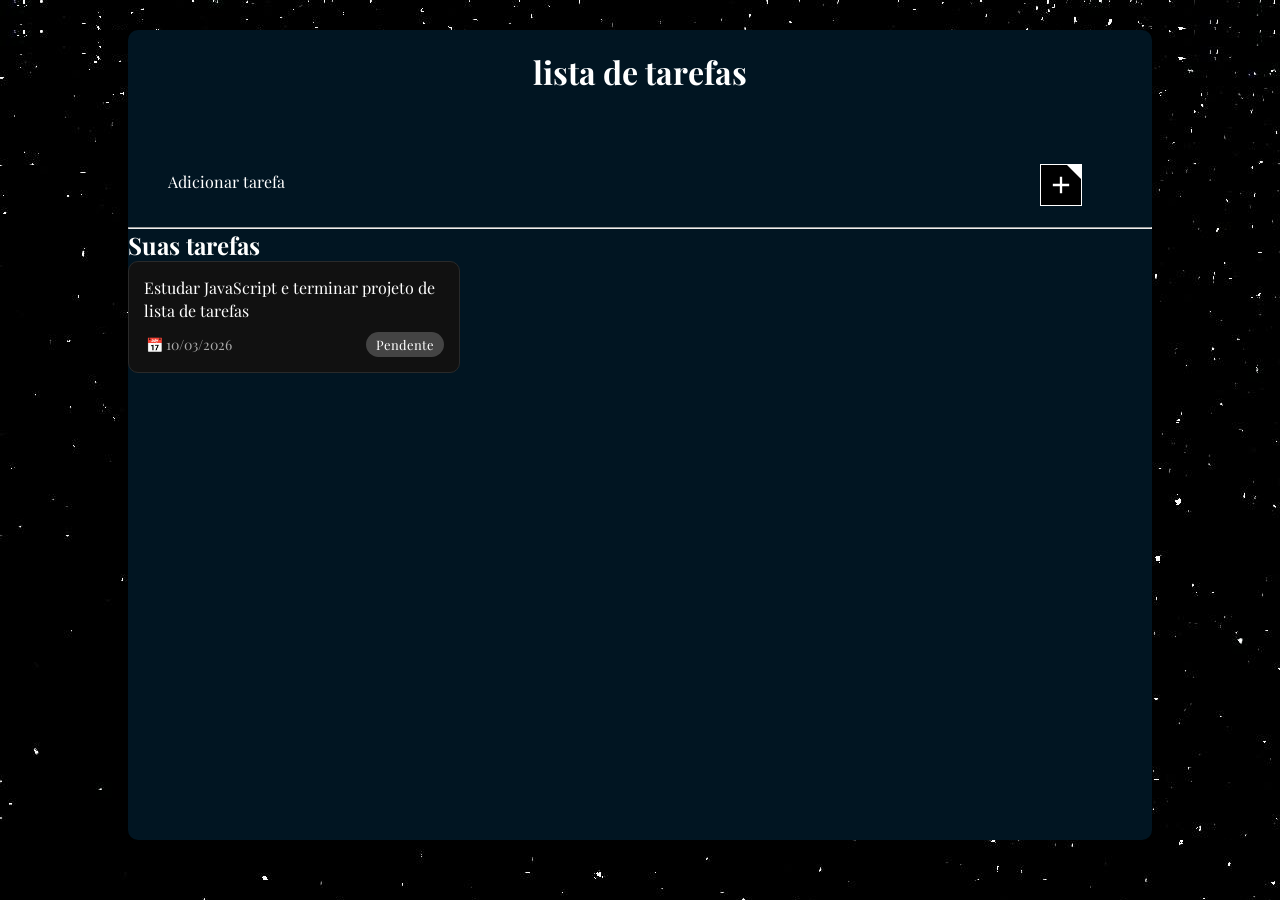
==== Páginas/principal/main.html @ 9a7a0f56 "Adicionando tela de tarefas, primeira logica e estilo base" ====
<!DOCTYPE html>
<html lang="pt-br">

<head>
    <meta charset="UTF-8">
    <meta name="viewport" content="width=device-width, initial-scale=1.0">
    <title>Lista de tarefas</title>

    <link rel="stylesheet" href="../../Estilos/main.css">
</head>

<body>

    <main>
        <h1>lista de tarefas</h1>

        <!--Seção adc tarefa-->
        <section class="addLista">


            <div class="add-task">
                <p>Adicionar tarefa</p>

                <textarea name="" id="taskArea" class="hide"></textarea>
                <div id="dataArea" class="hide">
                    <span id="">DATA: </span>
                    <input type="date" name="" id="date-input">

                    <button id="btn-voltar" onclick="voltaTarefa()">
                        < VOLTAR</button>

                            <button id="btn-Tarefa">ADD LISTA</button>




                </div>


            </div>

            <!-- Botão adiocionar tarefa -->
            <div tabindex="0" id="btn-add" class="plusButton" onclick="mostrarTarefa()">
                <svg class="plusIcon" xmlns="http://www.w3.org/2000/svg" viewBox="0 0 30 30">
                    <g mask="url(#mask0_21_345)">
                        <path d="M13.75 23.75V16.25H6.25V13.75H13.75V6.25H16.25V13.75H23.75V16.25H16.25V23.75H13.75Z">
                        </path>
                    </g>
                </svg>
            </div>

        </section>

        <br>
        <hr>


        <section>
            <h1>Suas tarefas</h1>

            <div class="task-card">

                <div class="task-content">
                    <p class="task-text">
                        Estudar JavaScript e terminar projeto de lista de tarefas
                    </p>
                </div>

                <div class="task-footer">

                    <span class="task-date">
                        📅 10/03/2026
                    </span>

                    <span class="task-status">
                        Pendente
                    </span>

                </div>

            </div>
        </section>

    </main>


    <script src="script.js"></script>
</body>

</html>
---- Estilos/main.css ----
@charset "UTF-8";

@import url('https://fonts.googleapis.com/css2?family=Playfair+Display:ital,wght@0,400..900;1,400..900&display=swap');



:root {
    --color1: #4b0082;
    --color2: #0D0D0D;
    --color3: #F7DF1E;

    --font1: "Playfair Display", serif;

}

* {
    font-family: var(--font1);

    margin: 0px;
    padding: 0px;

}

body,
html {
    background: var(--color2) url(imagens/imagem\ de\ fundo_telasMaiores.jpg);
}

main {
    width: 80vw;
    height: 90vh;
    background-color: #011522;

    margin: auto;
    margin-top: 30px;
    border-radius: 10px;

    color: white;
}


main>h1 {
    
    padding: 20px;
    text-align: center;
    color: white;
}

.addLista {
    margin-top: 5%;
    display: flex;

    justify-content: space-between;

    align-items: flex-start;
    gap: 40%;
}

.add-task{
    margin-left: 40px;
    
}

.add-task > p{
    margin-top: 7px;
    
}

#taskArea{
   
    width: 30vw;
    height: 250px;
}

#dataArea{
    display: block;
    
}

#date-input{
    border: 2px solid black;
    border-radius: 5px;
    color: white;
    background-color: var(--color2);
}

input[type="date"]::-webkit-calendar-picker-indicator{
filter: invert(1);
cursor:pointer;
}

#dataArea.hide, #taskArea.hide{
    
    display: none;
    padding: 5px;
    
}



#addSpan{
    margin-left: 35px;
}

#btn-Tarefa{
    display: inline-block;
    width: 31%;
    height: 23px;
    border: 2px solid black;
    border-radius: 5px;
    cursor: pointer;
    background-color: var(--color2);
    color: #00FF7F;
}

#btn-Tarefa:hover{
    color:#39FF14;
    border: 1px solid #00FF7F;             
}

#btn-add{
    margin-right: 70px;
}

#btn-voltar{
     display: inline-block;
    width: 31%;
    height: 23px;
    border: 2px solid black;
    border-radius: 5px;
    cursor: pointer;
    background-color: var(--color2);
    color: #ff0000;
}

#btn-voltar:hover{
    color:#ff0000;
    border: 1px solid #f72727;             
}


span{
    padding: 2px;
}



/*Card onde ficará as tarefas salvas
esta é a base
editar o estilo para encaixar os elementos*/

.task-card{
    width:300px;
    background:#111;
    border:1px solid #2a2a2a;
    border-radius:10px;
    padding:15px;
    color:white;
    font-family:Arial;
}

.task-content{
    margin-bottom:10px;
}

.task-text{
    font-size:16px;
    line-height:1.4;
}

.task-footer{
    display:flex;
    justify-content:space-between;
    align-items:center;
}

.task-date{
    font-size:14px;
    color:#aaa;
}

.task-status{
    font-size:13px;
    padding:4px 10px;
    border-radius:20px;
    background:#444;
}




/*Botão adicionar*/

/* From Uiverse.io by OnCloud125252 */
/* Note that you only needs to edit the config to customize the button! */

.plusButton {
    /* Config start */
    --plus_sideLength: 2.5rem;
    --plus_topRightTriangleSideLength: 0.9rem;
    /* Config end */
    position: relative;
    display: flex;
    justify-content: center;
    align-items: center;
    border: 1px solid white;
    width: var(--plus_sideLength);
    height: var(--plus_sideLength);
    background-color: #000000;
    overflow: hidden;
}

.plusButton::before {
    position: absolute;
    content: "";
    top: 0;
    right: 0;
    width: 0;
    height: 0;
    border-width: 0 var(--plus_topRightTriangleSideLength) var(--plus_topRightTriangleSideLength) 0;
    border-style: solid;
    border-color: transparent white transparent transparent;
    transition-timing-function: ease-in-out;
    transition-duration: 0.2s;
}

.plusButton:hover {
    cursor: pointer;
}

.plusButton:hover::before {
    --plus_topRightTriangleSideLength: calc(var(--plus_sideLength) * 2);
}

.plusButton:focus-visible::before {
    --plus_topRightTriangleSideLength: calc(var(--plus_sideLength) * 2);
}

.plusButton>.plusIcon {
    fill: white;
    width: calc(var(--plus_sideLength) * 0.7);
    height: calc(var(--plus_sideLength) * 0.7);
    z-index: 1;
    transition-timing-function: ease-in-out;
    transition-duration: 0.2s;
}

.plusButton:hover>.plusIcon {
    fill: black;
    transform: rotate(180deg);
}

.plusButton:focus-visible>.plusIcon {
    fill: black;
    transform: rotate(180deg);
}
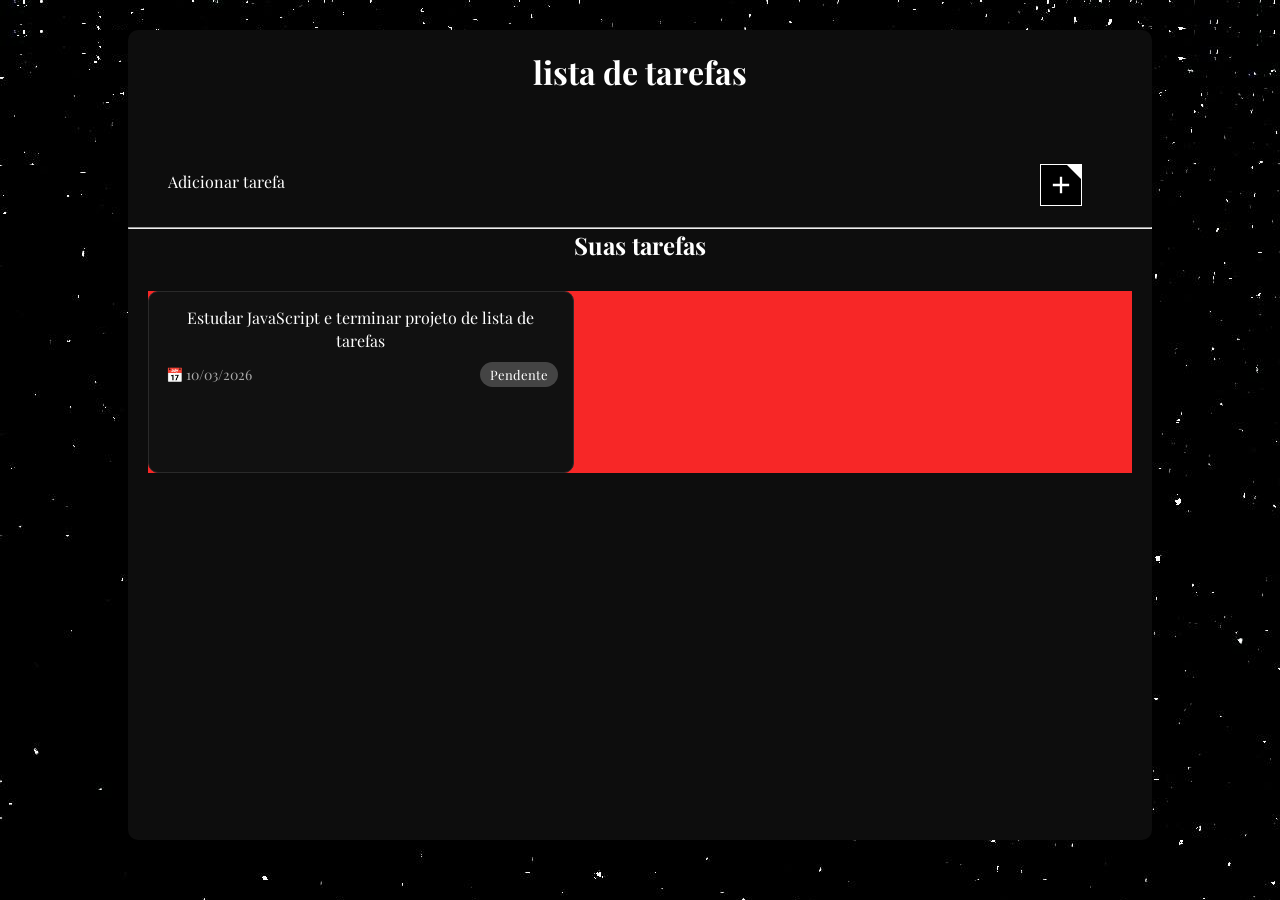
==== commit 2bafefd8: "adicionando espaço para titulo da tarefa e iniciando configurações visuais do espaço suas tarefas" ====
--- a/Páginas/principal/main.html
+++ b/Páginas/principal/main.html
@@ -20,6 +20,11 @@
 
             <div class="add-task">
                 <p>Adicionar tarefa</p>
+
+                <span id="title" class="hide">Titulo:
+                    <input type="text" >
+                </span>
+                
 
                 <textarea name="" id="taskArea" class="hide"></textarea>
                 <div id="dataArea" class="hide">
@@ -55,30 +60,34 @@
         <hr>
 
 
-        <section>
+        <section class="suas-tarefas">
             <h1>Suas tarefas</h1>
 
-            <div class="task-card">
+            <div class="task-cards">
+                <div class="task-card">
 
-                <div class="task-content">
-                    <p class="task-text">
-                        Estudar JavaScript e terminar projeto de lista de tarefas
-                    </p>
-                </div>
+                    <div class="task-content">
+                        <p class="task-text">
+                            Estudar JavaScript e terminar projeto de lista de tarefas
+                        </p>
+                    </div>
 
-                <div class="task-footer">
+                    <div class="task-footer">
 
-                    <span class="task-date">
-                        📅 10/03/2026
-                    </span>
+                        <span class="task-date">
+                            📅 10/03/2026
+                        </span>
 
-                    <span class="task-status">
-                        Pendente
-                    </span>
+                        <span class="task-status">
+                            Pendente
+                        </span>
+
+                    </div>
 
                 </div>
+            </div>
 
-            </div>
+
         </section>
 
     </main>
--- a/Estilos/main.css
+++ b/Estilos/main.css
@@ -29,7 +29,7 @@
 main {
     width: 80vw;
     height: 90vh;
-    background-color: #011522;
+    background-color: var(--color2);
 
     margin: auto;
     margin-top: 30px;
@@ -64,6 +64,11 @@
 .add-task > p{
     margin-top: 7px;
     
+}
+
+#title{
+    display: block;
+    margin-bottom: 20px;
 }
 
 #taskArea{
@@ -89,11 +94,15 @@
 cursor:pointer;
 }
 
-#dataArea.hide, #taskArea.hide{
+#dataArea.hide, #taskArea.hide, #title.hide{
     
     display: none;
     padding: 5px;
     
+}
+
+.hide{
+    display: none;
 }
 
 
@@ -144,13 +153,35 @@
 }
 
 
+.suas-tarefas{
+    
+    text-align: center;
+    justify-content: center;
+   
+}
+
+.suas-tarefas > h1{
+    margin-bottom: 30px;
+    justify-content: center;
+}
+
+.task-cards{
+    display: flex;
+    margin-right: 20px;
+    margin-left: 20px;
+    background-color: #f72727;
+    gap: 15px;
+}
+
 
 /*Card onde ficará as tarefas salvas
 esta é a base
 editar o estilo para encaixar os elementos*/
 
 .task-card{
-    width:300px;
+    width:40%;
+    height: 150px;
+    
     background:#111;
     border:1px solid #2a2a2a;
     border-radius:10px;
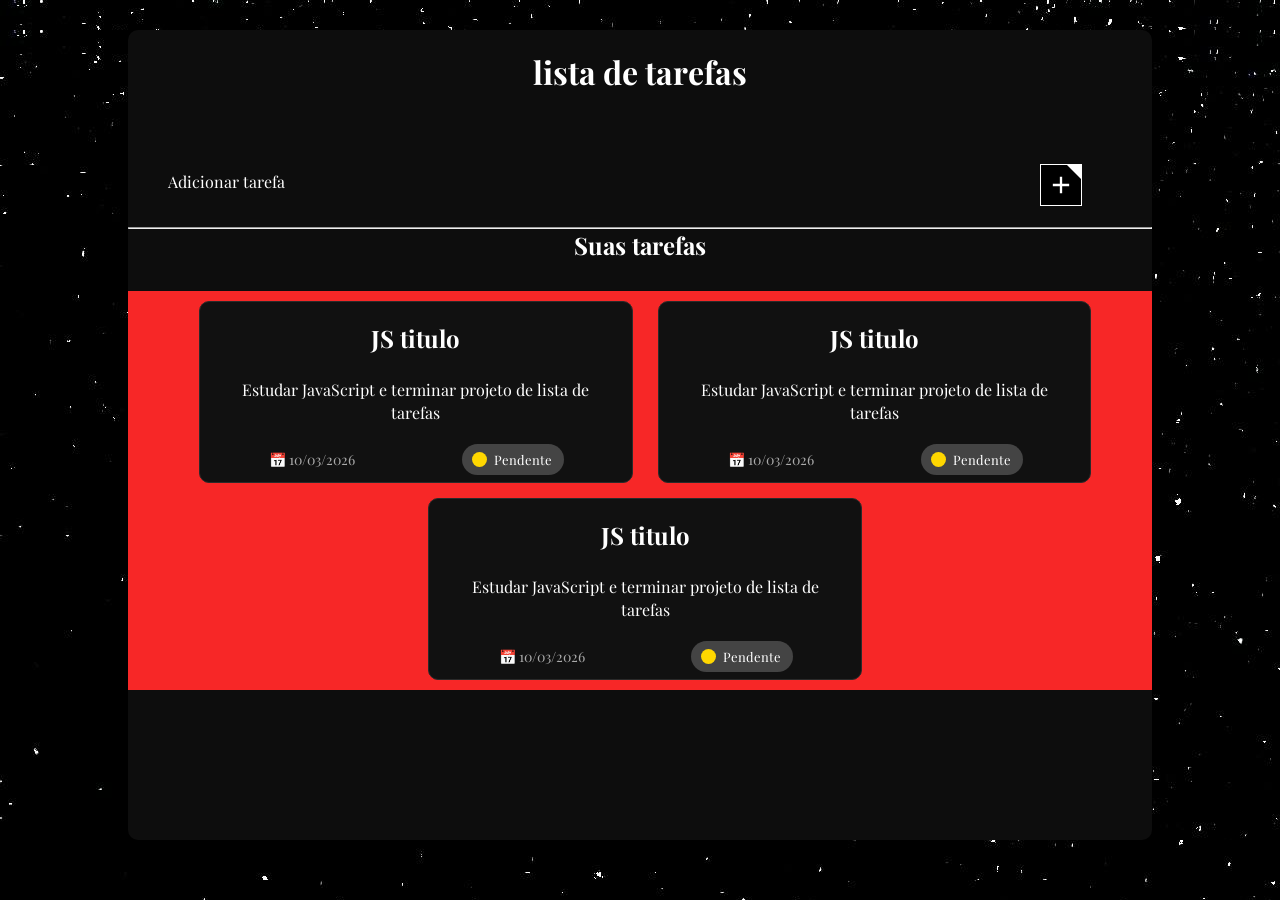
==== commit f34de382: "Estrutura visual base e logica de click do botao status feita" ====
--- a/Páginas/principal/main.html
+++ b/Páginas/principal/main.html
@@ -64,9 +64,13 @@
             <h1>Suas tarefas</h1>
 
             <div class="task-cards">
+
                 <div class="task-card">
 
                     <div class="task-content">
+
+                        <h1 class="task-title">JS titulo</h1>
+
                         <p class="task-text">
                             Estudar JavaScript e terminar projeto de lista de tarefas
                         </p>
@@ -79,12 +83,96 @@
                         </span>
 
                         <span class="task-status">
-                            Pendente
+                            <button class="btn-status pendente" id="btn-status-m" onclick="mostrarMenuStatus(this)"></button>
+                            
+                            <span class="task-status-text">Pendente</span>
+
+                            <div class="status-menu hide" id="status-menu">
+                                <button onclick="setStatus(this, 'feito')">Finalizar</button>
+                                <button onclick="setStatus(this, 'pendente')">Pendente</button>
+                                <button onclick="setStatus(this, 'atraso')">Em Atraso</button>
+                            </div>
+
                         </span>
 
                     </div>
 
                 </div>
+
+
+
+
+                  <div class="task-card">
+
+                    <div class="task-content">
+
+                        <h1 class="task-title">JS titulo</h1>
+
+                        <p class="task-text">
+                            Estudar JavaScript e terminar projeto de lista de tarefas
+                        </p>
+                    </div>
+
+                    <div class="task-footer">
+
+                        <span class="task-date">
+                            📅 10/03/2026
+                        </span>
+
+                        <span class="task-status">
+                            <button class="btn-status pendente" id="btn-status-m" onclick="mostrarMenuStatus(this)"></button>
+                            
+                            <span class="task-status-text">Pendente</span>
+
+                            <div class="status-menu hide" id="status-menu">
+                                <button onclick="setStatus(this, 'feito')">Finalizar</button>
+                                <button onclick="setStatus(this, 'pendente')">Pendente</button>
+                                <button onclick="setStatus(this, 'atraso')">Em Atraso</button>
+                            </div>
+
+                        </span>
+
+                    </div>
+
+                </div>
+
+
+                  <div class="task-card">
+
+                    <div class="task-content">
+
+                        <h1 class="task-title">JS titulo</h1>
+
+                        <p class="task-text">
+                            Estudar JavaScript e terminar projeto de lista de tarefas
+                        </p>
+                    </div>
+
+                    <div class="task-footer">
+
+                        <span class="task-date">
+                            📅 10/03/2026
+                        </span>
+
+                        <span class="task-status">
+                            <button class="btn-status pendente" id="btn-status-m" onclick="mostrarMenuStatus(this)"></button>
+                            
+                            <span class="task-status-text">Pendente</span>
+
+                            <div class="status-menu hide" id="status-menu">
+                                <button onclick="setStatus(this, 'feito')">Finalizar</button>
+                                <button onclick="setStatus(this, 'pendente')">Pendente</button>
+                                <button onclick="setStatus(this, 'atraso')">Em Atraso</button>
+                            </div>
+
+                        </span>
+
+                    </div>
+
+                </div>
+                
+
+
             </div>
 
 
--- a/Estilos/main.css
+++ b/Estilos/main.css
@@ -94,6 +94,11 @@
 cursor:pointer;
 }
 
+
+
+
+
+
 #dataArea.hide, #taskArea.hide, #title.hide{
     
     display: none;
@@ -101,9 +106,6 @@
     
 }
 
-.hide{
-    display: none;
-}
 
 
 
@@ -167,10 +169,13 @@
 
 .task-cards{
     display: flex;
-    margin-right: 20px;
-    margin-left: 20px;
+    padding: 10px;
+    justify-content: center;
     background-color: #f72727;
     gap: 15px;
+
+    flex-direction: row;
+    flex-wrap: wrap;
 }
 
 
@@ -188,6 +193,12 @@
     padding:15px;
     color:white;
     font-family:Arial;
+    margin-left: 10px;
+}
+
+.task-title{
+    padding: 5px;
+    margin-bottom: 10px;
 }
 
 .task-content{
@@ -197,27 +208,91 @@
 .task-text{
     font-size:16px;
     line-height:1.4;
+    padding: 10px;
+    margin-bottom: 5px;
 }
 
 .task-footer{
     display:flex;
-    justify-content:space-between;
+    justify-content: space-around;
     align-items:center;
 }
 
 .task-date{
     font-size:14px;
     color:#aaa;
+   
 }
 
 .task-status{
     font-size:13px;
-    padding:4px 10px;
+    padding:5px 10px;
     border-radius:20px;
     background:#444;
-}
-
-
+    position: relative;
+
+    display: flex;
+    align-items: center;
+    gap: 5px;
+}
+
+/*Botao de status da tarefa*/
+
+.btn-status{
+    width: 15px;
+    height: 15px;
+    border-radius: 50%;
+    border: none;
+    cursor: pointer;
+}
+
+.btn-status.pendente{
+    background:#FFD700;
+}
+
+.btn-status.atraso{
+    background:#ff0000;
+}
+
+.btn-status.feito{
+    background:#00FF7F;
+}
+
+
+
+
+
+
+.status-menu{
+    
+    top:20px;
+    right:0;
+    background:#222;
+    border:1px solid #444;
+    border-radius:5px;
+    display:flex;
+    flex-direction:column;
+
+    position: absolute;
+}
+
+.status-menu button{
+    background:none;
+    border:none;
+    color:white;
+    padding:5px 10px;
+    cursor:pointer;
+}
+
+.status-menu button:hover{
+    background:#333;
+}
+
+
+.status-menu.hide{
+    display: none;
+   
+}
 
 
 /*Botão adicionar*/
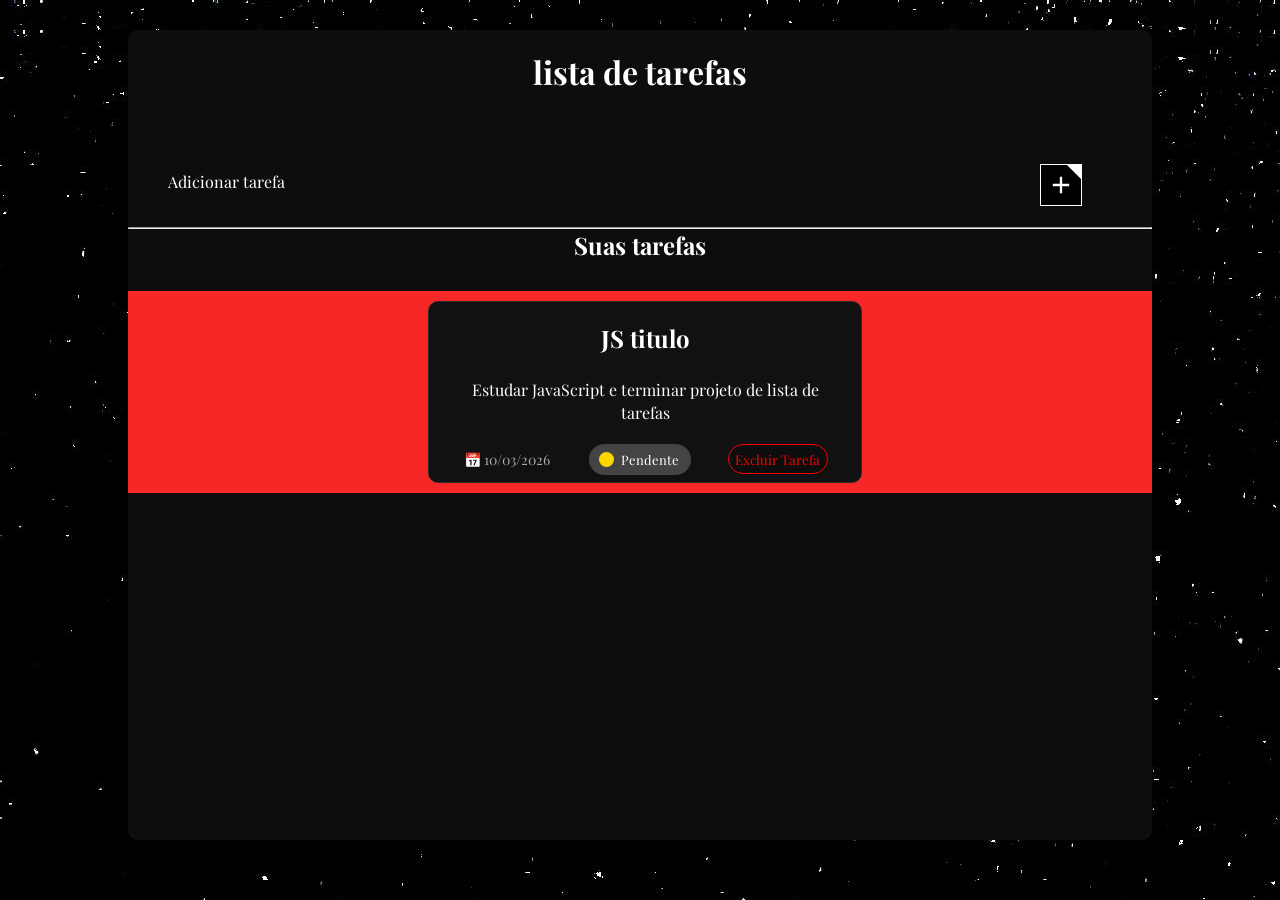
==== commit 0846e02b: "funções para adicionar tarefa no bd e criação do card js" ====
--- a/Páginas/principal/main.html
+++ b/Páginas/principal/main.html
@@ -18,11 +18,11 @@
         <section class="addLista">
 
 
-            <div class="add-task">
+            <div class="add-task" id="area-tarefa">
                 <p>Adicionar tarefa</p>
 
                 <span id="title" class="hide">Titulo:
-                    <input type="text" >
+                    <input type="text"  id="titulo">
                 </span>
                 
 
@@ -34,7 +34,7 @@
                     <button id="btn-voltar" onclick="voltaTarefa()">
                         < VOLTAR</button>
 
-                            <button id="btn-Tarefa">ADD LISTA</button>
+                            <button id="btn-Tarefa" onclick="adicionarTarefa()">ADD LISTA</button>
 
 
 
@@ -65,41 +65,12 @@
 
             <div class="task-cards">
 
-                <div class="task-card">
-
-                    <div class="task-content">
-
-                        <h1 class="task-title">JS titulo</h1>
-
-                        <p class="task-text">
-                            Estudar JavaScript e terminar projeto de lista de tarefas
-                        </p>
-                    </div>
-
-                    <div class="task-footer">
-
-                        <span class="task-date">
-                            📅 10/03/2026
-                        </span>
-
-                        <span class="task-status">
-                            <button class="btn-status pendente" id="btn-status-m" onclick="mostrarMenuStatus(this)"></button>
-                            
-                            <span class="task-status-text">Pendente</span>
-
-                            <div class="status-menu hide" id="status-menu">
-                                <button onclick="setStatus(this, 'feito')">Finalizar</button>
-                                <button onclick="setStatus(this, 'pendente')">Pendente</button>
-                                <button onclick="setStatus(this, 'atraso')">Em Atraso</button>
-                            </div>
-
-                        </span>
-
-                    </div>
-
-                </div>
+               
 
 
+
+
+                
 
 
                   <div class="task-card">
@@ -132,40 +103,7 @@
 
                         </span>
 
-                    </div>
-
-                </div>
-
-
-                  <div class="task-card">
-
-                    <div class="task-content">
-
-                        <h1 class="task-title">JS titulo</h1>
-
-                        <p class="task-text">
-                            Estudar JavaScript e terminar projeto de lista de tarefas
-                        </p>
-                    </div>
-
-                    <div class="task-footer">
-
-                        <span class="task-date">
-                            📅 10/03/2026
-                        </span>
-
-                        <span class="task-status">
-                            <button class="btn-status pendente" id="btn-status-m" onclick="mostrarMenuStatus(this)"></button>
-                            
-                            <span class="task-status-text">Pendente</span>
-
-                            <div class="status-menu hide" id="status-menu">
-                                <button onclick="setStatus(this, 'feito')">Finalizar</button>
-                                <button onclick="setStatus(this, 'pendente')">Pendente</button>
-                                <button onclick="setStatus(this, 'atraso')">Em Atraso</button>
-                            </div>
-
-                        </span>
+                        <button class="btn-custom-remove">Excluir Tarefa</button>
 
                     </div>
 
--- a/Estilos/main.css
+++ b/Estilos/main.css
@@ -169,7 +169,7 @@
 
 .task-cards{
     display: flex;
-    padding: 10px;
+    padding: 10px ;
     justify-content: center;
     background-color: #f72727;
     gap: 15px;
@@ -258,6 +258,24 @@
     background:#00FF7F;
 }
 
+
+.btn-custom-remove{
+    border: 1px solid red;
+    color: red;
+    background-color: var(--color2);
+    height: 30px;
+    width: 100px;
+    border-radius: 15px;
+    transition: 0.2s;
+}
+
+.btn-custom-remove:hover{
+    cursor: pointer;
+    height: 32px;
+    width: 105px;
+
+    box-shadow: 0 0 8px red;
+}
 
 
 
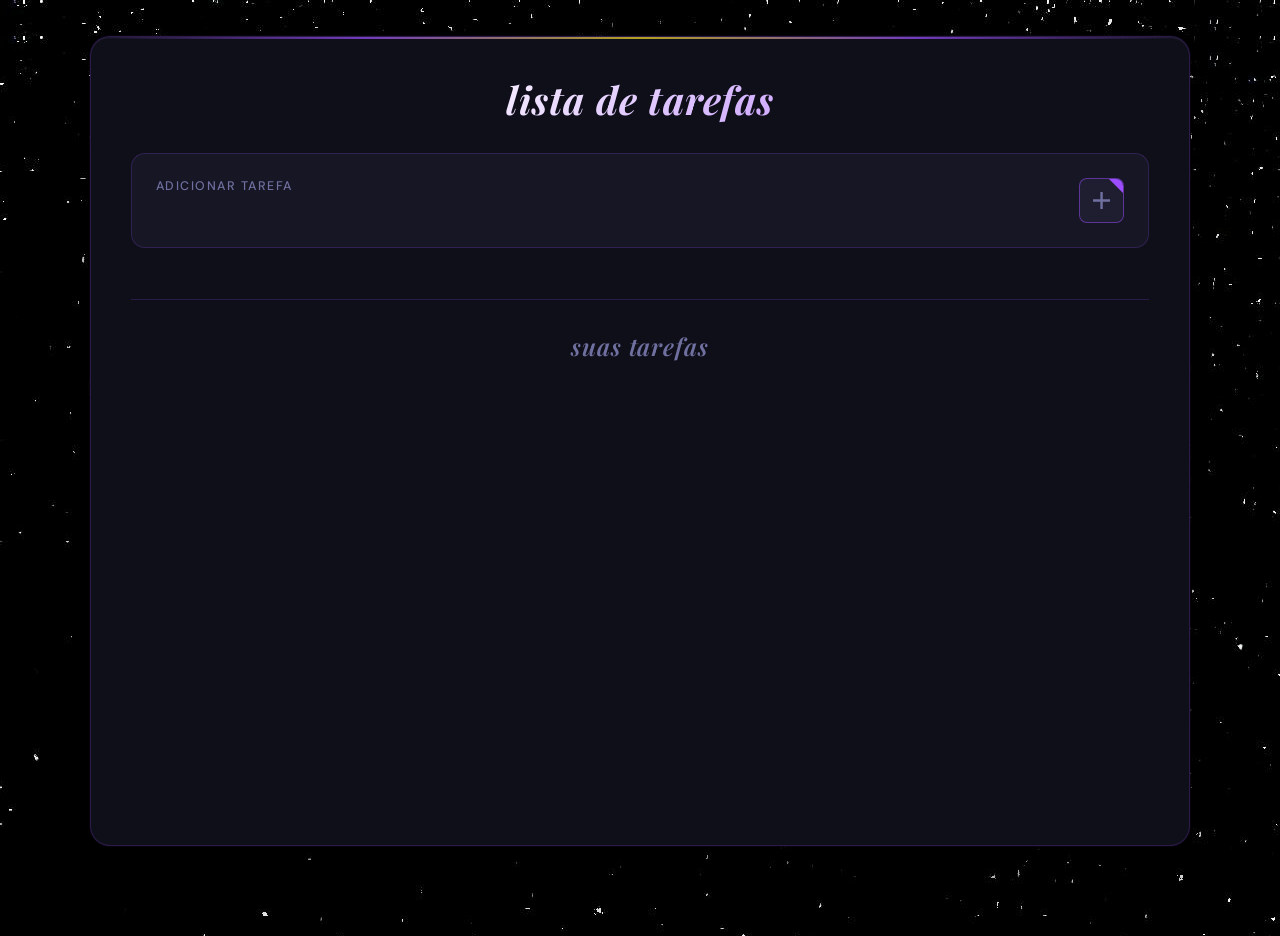
==== commit 8bdeb759: "Melhorias e correções na logica de login e cadastro / adição e remoção de tarefas" ====
--- a/Páginas/principal/main.html
+++ b/Páginas/principal/main.html
@@ -66,46 +66,8 @@
             <div class="task-cards">
 
                
+                <!--Espaço onde ficara as tarefas dentro da section-->
 
-
-
-
-                
-
-
-                  <div class="task-card">
-
-                    <div class="task-content">
-
-                        <h1 class="task-title">JS titulo</h1>
-
-                        <p class="task-text">
-                            Estudar JavaScript e terminar projeto de lista de tarefas
-                        </p>
-                    </div>
-
-                    <div class="task-footer">
-
-                        <span class="task-date">
-                            📅 10/03/2026
-                        </span>
-
-                        <span class="task-status">
-                            <button class="btn-status pendente" id="btn-status-m" onclick="mostrarMenuStatus(this)"></button>
-                            
-                            <span class="task-status-text">Pendente</span>
-
-                            <div class="status-menu hide" id="status-menu">
-                                <button onclick="setStatus(this, 'feito')">Finalizar</button>
-                                <button onclick="setStatus(this, 'pendente')">Pendente</button>
-                                <button onclick="setStatus(this, 'atraso')">Em Atraso</button>
-                            </div>
-
-                        </span>
-
-                        <button class="btn-custom-remove">Excluir Tarefa</button>
-
-                    </div>
 
                 </div>
                 
--- a/Estilos/main.css
+++ b/Estilos/main.css
@@ -1,337 +1,290 @@
 @charset "UTF-8";
 
-@import url('https://fonts.googleapis.com/css2?family=Playfair+Display:ital,wght@0,400..900;1,400..900&display=swap');
-
-
+@import url('https://fonts.googleapis.com/css2?family=Playfair+Display:ital,wght@0,400..900;1,400..900&family=DM+Sans:wght@300;400;500&display=swap');
 
 :root {
-    --color1: #4b0082;
-    --color2: #0D0D0D;
+    --color1: #6a0dad;
+    --color2: #080810;
     --color3: #F7DF1E;
-
+    --accent: #9b4dff;
+    --accent-soft: rgba(155, 77, 255, 0.15);
+    --accent-glow: rgba(155, 77, 255, 0.4);
+    --green: #00FF7F;
+    --green-glow: rgba(0, 255, 127, 0.35);
+    --red: #ff3b3b;
+    --red-glow: rgba(255, 59, 59, 0.35);
+    --gold: #FFD700;
+    --surface: #0f0f1a;
+    --surface2: #161625;
+    --surface3: #1e1e30;
+    --border: rgba(155, 77, 255, 0.2);
+    --text: #e8e8f0;
+    --text-muted: #7070a0;
     --font1: "Playfair Display", serif;
-
+    --font2: "DM Sans", sans-serif;
+    --radius: 14px;
+    --radius-sm: 8px;
+    --transition: 0.25s cubic-bezier(0.4, 0, 0.2, 1);
 }
 
 * {
-    font-family: var(--font1);
-
-    margin: 0px;
-    padding: 0px;
-
-}
-
+    margin: 0;
+    padding: 0;
+    box-sizing: border-box;
+}
+
+/*
 body,
 html {
     background: var(--color2) url(imagens/imagem\ de\ fundo_telasMaiores.jpg);
 }
-
+*/
+
+
+body, html {
+    font-family: var(--font2);
+    background-color: var(--color2);
+    background: var(--color2) url(imagens/imagem\ de\ fundo_telasMaiores.jpg);
+    min-height: 100vh;
+    color: var(--text);
+}
+
+/* ── MAIN ── */
 main {
-    width: 80vw;
-    height: 90vh;
-    background-color: var(--color2);
-
-    margin: auto;
-    margin-top: 30px;
-    border-radius: 10px;
-
-    color: white;
-}
-
-
-main>h1 {
-    
-    padding: 20px;
+    width: min(88vw, 1100px);
+    min-height: 90vh;
+    background: var(--surface);
+    border: 1px solid var(--border);
+    margin: 36px auto;
+    border-radius: 20px;
+    padding-bottom: 50px;
+    box-shadow:
+        0 0 0 1px rgba(155, 77, 255, 0.05),
+        0 30px 80px rgba(0, 0, 0, 0.6),
+        inset 0 1px 0 rgba(255, 255, 255, 0.04);
+    position: relative;
+    overflow: hidden;
+}
+
+/* Linha decorativa no topo */
+main::before {
+    content: "";
+    position: absolute;
+    top: 0; left: 0; right: 0;
+    height: 2px;
+    background: linear-gradient(90deg, transparent, var(--accent), var(--color3), var(--accent), transparent);
+    opacity: 0.7;
+}
+
+main > h1 {
+    font-family: var(--font1);
+    font-size: clamp(1.6rem, 3vw, 2.4rem);
+    font-weight: 700;
+    font-style: italic;
+    letter-spacing: 0.02em;
     text-align: center;
-    color: white;
-}
-
+    padding: 36px 20px 28px;
+    color: var(--text);
+    background: linear-gradient(135deg, #fff 30%, var(--accent) 100%);
+    -webkit-background-clip: text;
+    -webkit-text-fill-color: transparent;
+    background-clip: text;
+}
+
+/* ── SEÇÃO ADICIONAR ── */
 .addLista {
-    margin-top: 5%;
-    display: flex;
-
+    margin: 0 40px;
+    display: flex;
     justify-content: space-between;
-
     align-items: flex-start;
-    gap: 40%;
-}
-
-.add-task{
-    margin-left: 40px;
-    
-}
-
-.add-task > p{
-    margin-top: 7px;
-    
-}
-
-#title{
+    gap: 20px;
+    padding: 24px;
+    background: var(--surface2);
+    border: 1px solid var(--border);
+    border-radius: var(--radius);
+}
+
+.add-task {
+    flex: 1;
+}
+
+.add-task > p {
+    font-family: var(--font2);
+    font-size: 0.78rem;
+    font-weight: 500;
+    letter-spacing: 0.12em;
+    text-transform: uppercase;
+    color: var(--text-muted);
+    margin-bottom: 16px;
+}
+
+/* Inputs e Textarea */
+#title {
     display: block;
-    margin-bottom: 20px;
-}
-
-#taskArea{
-   
-    width: 30vw;
-    height: 250px;
-}
-
-#dataArea{
-    display: block;
-    
-}
-
-#date-input{
-    border: 2px solid black;
-    border-radius: 5px;
-    color: white;
-    background-color: var(--color2);
-}
-
-input[type="date"]::-webkit-calendar-picker-indicator{
-filter: invert(1);
-cursor:pointer;
-}
-
-
-
-
-
-
-#dataArea.hide, #taskArea.hide, #title.hide{
-    
+    margin-bottom: 14px;
+    font-size: 0.85rem;
+    color: var(--text-muted);
+    font-family: var(--font2);
+}
+
+#titulo {
+    margin-left: 6px;
+    background: var(--surface3);
+    border: 1px solid var(--border);
+    border-radius: var(--radius-sm);
+    color: var(--text);
+    padding: 6px 12px;
+    font-family: var(--font2);
+    font-size: 0.9rem;
+    outline: none;
+    transition: border-color var(--transition), box-shadow var(--transition);
+}
+
+#titulo:focus {
+    border-color: var(--accent);
+    box-shadow: 0 0 0 3px var(--accent-soft);
+}
+
+#taskArea {
+    width: min(32vw, 440px);
+    height: 200px;
+    background: var(--surface3);
+    border: 1px solid var(--border);
+    border-radius: var(--radius-sm);
+    color: var(--text);
+    padding: 12px 14px;
+    font-family: var(--font2);
+    font-size: 0.92rem;
+    line-height: 1.6;
+    resize: vertical;
+    outline: none;
+    transition: border-color var(--transition), box-shadow var(--transition);
+}
+
+#taskArea:focus {
+    border-color: var(--accent);
+    box-shadow: 0 0 0 3px var(--accent-soft);
+}
+
+#dataArea {
+    display: flex;
+    align-items: center;
+    gap: 12px;
+    flex-wrap: wrap;
+    margin-top: 12px;
+}
+
+#dataArea > span {
+    font-size: 0.78rem;
+    font-weight: 500;
+    letter-spacing: 0.08em;
+    text-transform: uppercase;
+    color: var(--text-muted);
+}
+
+#date-input {
+    background: var(--surface3);
+    border: 1px solid var(--border);
+    border-radius: var(--radius-sm);
+    color: var(--text);
+    padding: 6px 10px;
+    font-family: var(--font2);
+    font-size: 0.88rem;
+    outline: none;
+    cursor: pointer;
+    transition: border-color var(--transition);
+}
+
+#date-input:focus {
+    border-color: var(--accent);
+}
+
+input[type="date"]::-webkit-calendar-picker-indicator {
+    filter: invert(0.7) sepia(1) saturate(5) hue-rotate(230deg);
+    cursor: pointer;
+    opacity: 0.8;
+}
+
+/* Hide classes */
+#dataArea.hide,
+#taskArea.hide,
+#title.hide {
     display: none;
-    padding: 5px;
-    
-}
-
-
-
-
-#addSpan{
-    margin-left: 35px;
-}
-
-#btn-Tarefa{
-    display: inline-block;
-    width: 31%;
-    height: 23px;
-    border: 2px solid black;
-    border-radius: 5px;
-    cursor: pointer;
-    background-color: var(--color2);
-    color: #00FF7F;
-}
-
-#btn-Tarefa:hover{
-    color:#39FF14;
-    border: 1px solid #00FF7F;             
-}
-
-#btn-add{
-    margin-right: 70px;
-}
-
-#btn-voltar{
-     display: inline-block;
-    width: 31%;
-    height: 23px;
-    border: 2px solid black;
-    border-radius: 5px;
-    cursor: pointer;
-    background-color: var(--color2);
-    color: #ff0000;
-}
-
-#btn-voltar:hover{
-    color:#ff0000;
-    border: 1px solid #f72727;             
-}
-
-
-span{
-    padding: 2px;
-}
-
-
-.suas-tarefas{
-    
-    text-align: center;
+}
+
+/* ── BOTÕES DA ÁREA DE ADICIONAR ── */
+#addSpan {
+    margin-left: 6px;
+}
+
+#btn-Tarefa {
+    display: inline-flex;
+    align-items: center;
     justify-content: center;
-   
-}
-
-.suas-tarefas > h1{
-    margin-bottom: 30px;
+    padding: 7px 18px;
+    border: 1px solid rgba(0, 255, 127, 0.4);
+    border-radius: 20px;
+    cursor: pointer;
+    background: rgba(0, 255, 127, 0.06);
+    color: var(--green);
+    font-family: var(--font2);
+    font-size: 0.78rem;
+    font-weight: 600;
+    letter-spacing: 0.1em;
+    text-transform: uppercase;
+    transition: all var(--transition);
+}
+
+#btn-Tarefa:hover {
+    background: rgba(0, 255, 127, 0.14);
+    border-color: var(--green);
+    box-shadow: 0 0 14px var(--green-glow);
+    color: #39FF14;
+}
+
+#btn-voltar {
+    display: inline-flex;
+    align-items: center;
     justify-content: center;
-}
-
-.task-cards{
-    display: flex;
-    padding: 10px ;
-    justify-content: center;
-    background-color: #f72727;
-    gap: 15px;
-
-    flex-direction: row;
-    flex-wrap: wrap;
-}
-
-
-/*Card onde ficará as tarefas salvas
-esta é a base
-editar o estilo para encaixar os elementos*/
-
-.task-card{
-    width:40%;
-    height: 150px;
-    
-    background:#111;
-    border:1px solid #2a2a2a;
-    border-radius:10px;
-    padding:15px;
-    color:white;
-    font-family:Arial;
-    margin-left: 10px;
-}
-
-.task-title{
-    padding: 5px;
-    margin-bottom: 10px;
-}
-
-.task-content{
-    margin-bottom:10px;
-}
-
-.task-text{
-    font-size:16px;
-    line-height:1.4;
-    padding: 10px;
-    margin-bottom: 5px;
-}
-
-.task-footer{
-    display:flex;
-    justify-content: space-around;
-    align-items:center;
-}
-
-.task-date{
-    font-size:14px;
-    color:#aaa;
-   
-}
-
-.task-status{
-    font-size:13px;
-    padding:5px 10px;
-    border-radius:20px;
-    background:#444;
-    position: relative;
-
-    display: flex;
-    align-items: center;
-    gap: 5px;
-}
-
-/*Botao de status da tarefa*/
-
-.btn-status{
-    width: 15px;
-    height: 15px;
-    border-radius: 50%;
-    border: none;
-    cursor: pointer;
-}
-
-.btn-status.pendente{
-    background:#FFD700;
-}
-
-.btn-status.atraso{
-    background:#ff0000;
-}
-
-.btn-status.feito{
-    background:#00FF7F;
-}
-
-
-.btn-custom-remove{
-    border: 1px solid red;
-    color: red;
-    background-color: var(--color2);
-    height: 30px;
-    width: 100px;
-    border-radius: 15px;
-    transition: 0.2s;
-}
-
-.btn-custom-remove:hover{
-    cursor: pointer;
-    height: 32px;
-    width: 105px;
-
-    box-shadow: 0 0 8px red;
-}
-
-
-
-
-
-.status-menu{
-    
-    top:20px;
-    right:0;
-    background:#222;
-    border:1px solid #444;
-    border-radius:5px;
-    display:flex;
-    flex-direction:column;
-
-    position: absolute;
-}
-
-.status-menu button{
-    background:none;
-    border:none;
-    color:white;
-    padding:5px 10px;
-    cursor:pointer;
-}
-
-.status-menu button:hover{
-    background:#333;
-}
-
-
-.status-menu.hide{
-    display: none;
-   
-}
-
-
-/*Botão adicionar*/
-
-/* From Uiverse.io by OnCloud125252 */
-/* Note that you only needs to edit the config to customize the button! */
+    padding: 7px 18px;
+    border: 1px solid rgba(255, 59, 59, 0.35);
+    border-radius: 20px;
+    cursor: pointer;
+    background: rgba(255, 59, 59, 0.06);
+    color: var(--red);
+    font-family: var(--font2);
+    font-size: 0.78rem;
+    font-weight: 600;
+    letter-spacing: 0.1em;
+    text-transform: uppercase;
+    transition: all var(--transition);
+}
+
+#btn-voltar:hover {
+    background: rgba(255, 59, 59, 0.14);
+    border-color: var(--red);
+    box-shadow: 0 0 14px var(--red-glow);
+}
+
+/* ── BOTÃO + ── */
+#btn-add {
+    flex-shrink: 0;
+}
 
 .plusButton {
-    /* Config start */
-    --plus_sideLength: 2.5rem;
+    --plus_sideLength: 2.8rem;
     --plus_topRightTriangleSideLength: 0.9rem;
-    /* Config end */
     position: relative;
     display: flex;
     justify-content: center;
     align-items: center;
-    border: 1px solid white;
+    border: 1px solid rgba(155, 77, 255, 0.5);
+    border-radius: var(--radius-sm);
     width: var(--plus_sideLength);
     height: var(--plus_sideLength);
-    background-color: #000000;
+    background-color: var(--surface3);
     overflow: hidden;
+    transition: box-shadow var(--transition), border-color var(--transition);
 }
 
 .plusButton::before {
@@ -343,38 +296,248 @@
     height: 0;
     border-width: 0 var(--plus_topRightTriangleSideLength) var(--plus_topRightTriangleSideLength) 0;
     border-style: solid;
-    border-color: transparent white transparent transparent;
-    transition-timing-function: ease-in-out;
-    transition-duration: 0.2s;
-}
-
-.plusButton:hover {
-    cursor: pointer;
-}
-
-.plusButton:hover::before {
-    --plus_topRightTriangleSideLength: calc(var(--plus_sideLength) * 2);
-}
-
+    border-color: transparent var(--accent) transparent transparent;
+    transition: all 0.25s ease-in-out;
+}
+
+.plusButton:hover,
+.plusButton:focus-visible {
+    cursor: pointer;
+    border-color: var(--accent);
+    box-shadow: 0 0 20px var(--accent-glow);
+}
+
+.plusButton:hover::before,
 .plusButton:focus-visible::before {
     --plus_topRightTriangleSideLength: calc(var(--plus_sideLength) * 2);
 }
 
-.plusButton>.plusIcon {
-    fill: white;
-    width: calc(var(--plus_sideLength) * 0.7);
-    height: calc(var(--plus_sideLength) * 0.7);
+.plusButton > .plusIcon {
+    fill: var(--text-muted);
+    width: calc(var(--plus_sideLength) * 0.65);
+    height: calc(var(--plus_sideLength) * 0.65);
     z-index: 1;
-    transition-timing-function: ease-in-out;
-    transition-duration: 0.2s;
-}
-
-.plusButton:hover>.plusIcon {
-    fill: black;
+    transition: fill 0.2s ease-in-out, transform 0.25s ease-in-out;
+}
+
+.plusButton:hover > .plusIcon,
+.plusButton:focus-visible > .plusIcon {
+    fill: #fff;
     transform: rotate(180deg);
 }
 
-.plusButton:focus-visible>.plusIcon {
-    fill: black;
-    transform: rotate(180deg);
+/* ── DIVISOR ── */
+hr {
+    border: none;
+    border-top: 1px solid var(--border);
+    margin: 30px 40px;
+}
+
+/* ── SEÇÃO TAREFAS ── */
+.suas-tarefas {
+    text-align: center;
+    padding: 0 20px;
+}
+
+.suas-tarefas > h1 {
+    font-family: var(--font1);
+    font-size: clamp(1.1rem, 2vw, 1.5rem);
+    font-weight: 600;
+    font-style: italic;
+    letter-spacing: 0.04em;
+    color: var(--text-muted);
+    margin-bottom: 28px;
+    text-transform: lowercase;
+}
+
+/* ── GRID DE CARDS ── */
+.task-cards {
+    display: flex;
+    padding: 4px 10px 20px;
+    justify-content: center;
+    gap: 18px;
+    flex-direction: row;
+    flex-wrap: wrap;
+    background-color: transparent;
+}
+
+/* ── CARD ── */
+.task-card {
+    width: clamp(260px, 42%, 420px);
+    background: var(--surface2);
+    border: 1px solid var(--border);
+    border-radius: var(--radius);
+    padding: 20px;
+    color: var(--text);
+    font-family: var(--font2);
+    display: flex;
+    flex-direction: column;
+    gap: 12px;
+    position: relative;
+    transition: border-color var(--transition), box-shadow var(--transition), transform var(--transition);
+}
+
+.task-card::before {
+    content: "";
+    position: absolute;
+    inset: 0;
+    border-radius: var(--radius);
+    background: linear-gradient(135deg, rgba(155, 77, 255, 0.04) 0%, transparent 60%);
+    pointer-events: none;
+}
+
+.task-card:hover {
+    border-color: rgba(155, 77, 255, 0.45);
+    box-shadow: 0 8px 32px rgba(0, 0, 0, 0.4), 0 0 0 1px rgba(155, 77, 255, 0.1);
+    transform: translateY(-2px);
+}
+
+.task-title {
+    font-family: var(--font1);
+    font-size: 1.1rem;
+    font-weight: 700;
+    color: #fff;
+    padding: 0 0 10px 0;
+    border-bottom: 1px solid var(--border);
+    line-height: 1.3;
+}
+
+.task-content {
+    flex: 1;
+}
+
+.task-text {
+    font-size: 0.9rem;
+    line-height: 1.65;
+    color: rgba(232, 232, 240, 0.75);
+    padding: 4px 0;
+}
+
+/* ── RODAPÉ DO CARD ── */
+.task-footer {
+    display: flex;
+    justify-content: space-between;
+    align-items: center;
+    padding-top: 12px;
+    border-top: 1px solid var(--border);
+    gap: 10px;
+    flex-wrap: wrap;
+}
+
+.task-date {
+    font-size: 0.78rem;
+    font-weight: 500;
+    color: var(--text-muted);
+    letter-spacing: 0.02em;
+}
+
+/* ── STATUS ── */
+.task-status {
+    font-size: 0.78rem;
+    font-weight: 500;
+    padding: 5px 12px;
+    border-radius: 20px;
+    background: var(--surface3);
+    border: 1px solid var(--border);
+    position: relative;
+    display: flex;
+    align-items: center;
+    gap: 7px;
+    letter-spacing: 0.04em;
+    color: var(--text-muted);
+}
+
+.btn-status {
+    width: 10px;
+    height: 10px;
+    border-radius: 50%;
+    border: none;
+    cursor: pointer;
+    flex-shrink: 0;
+    transition: box-shadow var(--transition), transform var(--transition);
+}
+
+.btn-status:hover {
+    transform: scale(1.3);
+}
+
+.btn-status.pendente {
+    background: var(--gold);
+    box-shadow: 0 0 6px rgba(255, 215, 0, 0.6);
+}
+
+.btn-status.atraso {
+    background: var(--red);
+    box-shadow: 0 0 6px var(--red-glow);
+}
+
+.btn-status.feito {
+    background: var(--green);
+    box-shadow: 0 0 6px var(--green-glow);
+}
+
+/* ── MENU DE STATUS ── */
+.status-menu {
+    position: absolute;
+    top: calc(100% + 6px);
+    right: 0;
+    background: var(--surface3);
+    border: 1px solid rgba(155, 77, 255, 0.35);
+    border-radius: var(--radius-sm);
+    display: flex;
+    flex-direction: column;
+    z-index: 99;
+    min-width: 130px;
+    overflow: hidden;
+    box-shadow: 0 8px 24px rgba(0, 0, 0, 0.5);
+}
+
+.status-menu button {
+    background: none;
+    border: none;
+    color: var(--text);
+    padding: 9px 14px;
+    cursor: pointer;
+    font-family: var(--font2);
+    font-size: 0.82rem;
+    text-align: left;
+    transition: background var(--transition), color var(--transition);
+}
+
+.status-menu button:hover {
+    background: var(--accent-soft);
+    color: #fff;
+}
+
+.status-menu.hide {
+    display: none;
+}
+
+/* ── BOTÃO EXCLUIR ── */
+.btn-custom-remove {
+    border: 1px solid rgba(255, 59, 59, 0.35);
+    color: var(--red);
+    background: rgba(255, 59, 59, 0.05);
+    height: 30px;
+    padding: 0 14px;
+    border-radius: 15px;
+    font-family: var(--font2);
+    font-size: 0.75rem;
+    font-weight: 600;
+    letter-spacing: 0.06em;
+    text-transform: uppercase;
+    transition: all var(--transition);
+    white-space: nowrap;
+}
+
+.btn-custom-remove:hover {
+    cursor: pointer;
+    background: rgba(255, 59, 59, 0.14);
+    border-color: var(--red);
+    box-shadow: 0 0 12px var(--red-glow);
+    transform: scale(1.03);
+}
+
+span {
+    padding: 2px;
 }
